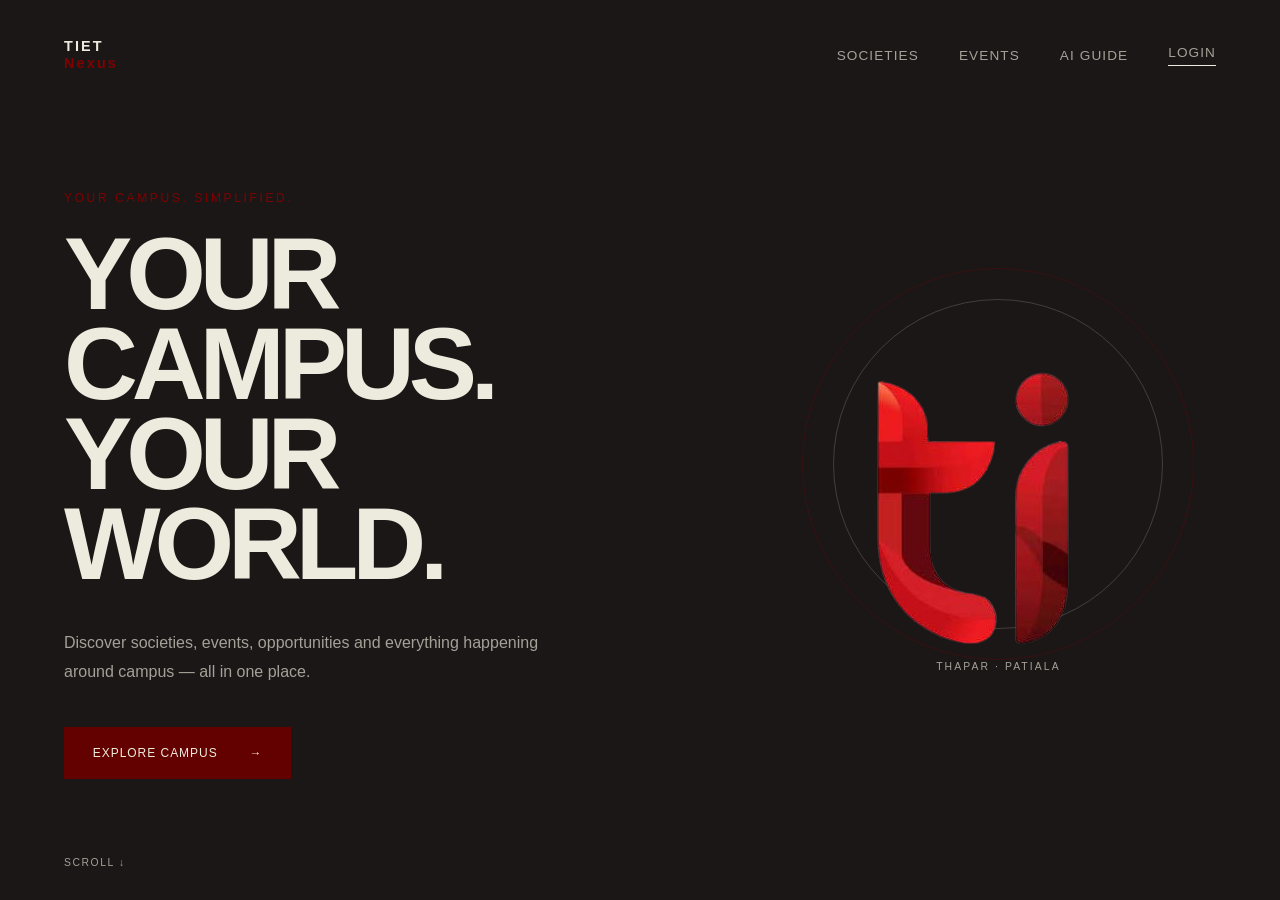
==== frontend/index.html @ 2a3ee155 "Initial TIETNexus frontend" ====
<!DOCTYPE html>
<html lang="en">

<head>
    <meta charset="UTF-8">
    <meta name="viewport" content="width=device-width, initial-scale=1.0">

    <title>TIETNexus</title>

    <link rel="stylesheet" href="css/style.css">
    <link rel="stylesheet" href="css/animations.css">
</head>

<body>

    <div class="page">

        <!-- NAVBAR -->
        <nav class="navbar">

            <a href="index.html" class="brand">
                TIET
                <span>Nexus</span>
            </a>

            <div class="nav-links">
                <a href="societies.html">Societies</a>
                <a href="events.html">Events</a>
                <a href="guide.html">AI Guide</a>

                <a href="#" class="login-link">
                    Login
                </a>
            </div>

        </nav>


        <!-- HERO -->
        <main class="hero">

            <section class="hero-content">

                <p class="eyebrow">
                    YOUR CAMPUS. SIMPLIFIED.
                </p>

                <h1>
                    YOUR CAMPUS.
                    <span>YOUR WORLD.</span>
                </h1>

                <p class="hero-description">
                    Discover societies, events, opportunities and everything
                    happening around campus — all in one place.
                </p>

                <a href="societies.html" class="primary-button">
                    Explore Campus
                    <span>→</span>
                </a>

            </section>


            <!-- 3D LOGO PLACEHOLDER -->
            <section class="hero-visual">

                <div class="logo-orbit">
                  <div class="logo-core">
                      <img src="assets/logos/thaparlogo.png" alt="TIET NExus Logo">
                  </div>
                </div>

                <p>THAPAR · PATIALA</p>

            </section>

        </main>


        <div class="scroll-indicator">
            SCROLL ↓
        </div>

    </div>

    <script src="js/main.js"></script>

</body>
</html>
---- frontend/css/style.css ----
/* =========================
   DESIGN SYSTEM
========================= */

:root {

    --black: #1B1717;
    --cream: #EDEBDD;
    --maroon: #630000;
    --cherry: #810100;

    --muted-cream: rgba(237, 235, 221, 0.65);

    --border: rgba(237, 235, 221, 0.18);

    --max-width: 1400px;
}


/* =========================
   RESET
========================= */

* {
    margin: 0;
    padding: 0;
    box-sizing: border-box;
}


html {
    scroll-behavior: smooth;
}


body {

    background: var(--black);
    color: var(--cream);

    font-family:
        Arial,
        Helvetica,
        sans-serif;

    min-height: 100vh;
}


a {
    text-decoration: none;
    color: inherit;
}


/* =========================
   GENERAL PAGE
========================= */

.page {

    min-height: 100vh;

    max-width: var(--max-width);

    margin: auto;

    padding:

        0 4rem;
}


/* =========================
   NAVBAR
========================= */

.navbar {

    height: 110px;

    display: flex;

    align-items: center;

    justify-content: space-between;
}


.brand {

    font-size: 0.9rem;

    font-weight: 700;

    letter-spacing: 0.15em;

    line-height: 1.15;
}


.brand span {

    display: block;

    color: var(--cherry);
}


.nav-links {

    display: flex;

    align-items: center;

    gap: 2.5rem;
}


.nav-links a {

    font-size: 0.85rem;

    text-transform: uppercase;

    letter-spacing: 0.08em;

    color: var(--muted-cream);

    transition: color 0.3s ease;
}


.nav-links a:hover {

    color: var(--cream);
}


.login-link {

    border-bottom:

        1px solid var(--cream);

    padding-bottom: 5px;
}


/* =========================
   HERO
========================= */

.hero {

    min-height:

        calc(100vh - 150px);

    display: grid;

    grid-template-columns:

        1.2fr 0.8fr;

    align-items: center;

    gap: 4rem;
}


.eyebrow {

    color: var(--cherry);

    letter-spacing: 0.22em;

    font-size: 0.75rem;

    margin-bottom: 1.5rem;
}


.hero h1 {

    font-size:

        clamp(4rem, 8vw, 8.5rem);

    line-height: 0.88;

    letter-spacing: -0.06em;

    font-weight: 700;
}


.hero h1 span {

    display: block;

    color: var(--cream);
}


.hero-description {

    max-width: 520px;

    margin-top: 2.5rem;

    color: var(--muted-cream);

    font-size: 1rem;

    line-height: 1.8;
}


/* =========================
   BUTTON
========================= */

.primary-button {

    display: inline-flex;

    align-items: center;

    gap: 2rem;

    margin-top: 2.5rem;

    padding:

        1.2rem 1.8rem;

    background: var(--maroon);

    color: var(--cream);

    text-transform: uppercase;

    letter-spacing: 0.08em;

    font-size: 0.75rem;

    transition:

        background 0.3s ease,
        transform 0.3s ease;
}


.primary-button:hover {

    background: var(--cherry);

    transform:

        translateY(-3px);
}


/* =========================
   HERO VISUAL
========================= */

.hero-visual {

    display: flex;

    flex-direction: column;

    align-items: center;

    justify-content: center;
}


.logo-orbit {

    width: 330px;

    height: 330px;

    border:

        1px solid var(--border);

    border-radius: 50%;

    display: flex;

    justify-content: center;

    align-items: center;

    position: relative;
}


.logo-orbit::before {

    content: "";

    position: absolute;

    width: 390px;

    height: 390px;

    border:

        1px solid rgba(129, 1, 0, 0.3);

    border-radius: 50%;
}


.logo-placeholder {

    width: 190px;

    height: 190px;

    background: var(--maroon);

    display: flex;

    justify-content: center;

    align-items: center;

    font-size: 6rem;

    font-weight: 700;

    box-shadow:

        0 40px 100px

        rgba(129, 1, 0, 0.25);
}


.hero-visual p {

    margin-top: 2rem;

    letter-spacing: 0.2em;

    font-size: 0.65rem;

    color: var(--muted-cream);
}


.scroll-indicator {

    position: fixed;

    bottom: 2rem;

    font-size: 0.65rem;

    letter-spacing: 0.15em;

    color: var(--muted-cream);
}


/* =========================
   PAGE HEADERS
========================= */

.page-header {

    padding:

        7rem 0 5rem;
}


.page-label {

    color: var(--cherry);

    font-size: 0.75rem;

    letter-spacing: 0.2em;

    margin-bottom: 1rem;
}


.page-title {

    font-size:

        clamp(3rem, 7vw, 7rem);

    letter-spacing: -0.05em;

    line-height: 0.95;
}


.page-subtitle {

    color: var(--muted-cream);

    font-size: 1.1rem;

    margin-top: 1.5rem;

    max-width: 600px;

    line-height: 1.7;
}


/* =========================
   SEARCH
========================= */

.search-container {

    border-bottom:

        1px solid var(--border);

    padding-bottom: 1rem;

    margin-bottom: 2rem;
}


.search-container input {

    width: 100%;

    padding: 1rem 0;

    background: transparent;

    border: none;

    outline: none;

    color: var(--cream);

    font-size: 2rem;
}


.search-container input::placeholder {

    color:

        rgba(237, 235, 221, 0.25);
}


/* =========================
   FILTERS
========================= */

.filters {

    display: flex;

    gap: 2rem;

    margin-bottom: 4rem;
}


.filter {

    background: none;

    border: none;

    color: var(--muted-cream);

    font-size: 0.7rem;

    letter-spacing: 0.13em;

    cursor: pointer;
}


.filter:hover,

.filter.active {

    color: var(--cherry);
}


/* =========================
   MOBILE
========================= */

@media (max-width: 900px) {

    .page {

        padding:

            0 1.5rem;
    }


    .hero {

        grid-template-columns: 1fr;

        padding:

            4rem 0;
    }


    .hero-visual {

        margin-top: 2rem;
    }


    .nav-links {

        gap: 1rem;
    }


    .nav-links a:not(.login-link) {

        display: none;
    }


    .logo-orbit {

        width: 250px;

        height: 250px;
    }


    .logo-orbit::before {

        width: 290px;

        height: 290px;
    }

}

/* =========================
   SOCIETIES
========================= */

.society-list {

    border-top:

        1px solid var(--border);
}


.society-row {

    display: grid;

    grid-template-columns:

        70px 1fr 180px 70px;

    align-items: center;

    min-height: 130px;

    border-bottom:

        1px solid var(--border);

    padding:

        1.5rem 1rem;

    transition:

        background 0.35s ease,
        padding 0.35s ease;

    cursor: pointer;
}


.society-row:hover {

    background: var(--maroon);

    padding-left: 2rem;
}


.society-number {

    font-size: 0.75rem;

    color: var(--muted-cream);
}


.society-name {

    font-size: 2rem;

    letter-spacing: -0.03em;
}


.society-description {

    color: var(--muted-cream);

    font-size: 0.85rem;

    margin-top: 0.5rem;
}


.society-category {

    font-size: 0.7rem;

    letter-spacing: 0.13em;

    color: var(--muted-cream);
}


.society-arrow {

    font-size: 1.5rem;

    transition:

        transform 0.3s ease;
}


.society-row:hover
.society-arrow {

    transform:

        translateX(10px);
}

/* =========================
   EVENTS
========================= */

.event-list {

    border-top:

        1px solid var(--border);
}


.event-row {

    display: grid;

    grid-template-columns:

        160px 1fr 180px 60px;

    align-items: center;

    padding:

        2rem 1rem;

    min-height: 150px;

    border-bottom:

        1px solid var(--border);

    transition:

        background 0.3s ease,
        padding 0.3s ease;
}


.event-row:hover {

    background:

        var(--maroon);

    padding-left:

        2rem;
}


.event-date {

    font-size: 2.5rem;

    font-weight: 600;
}


.event-month {

    display: block;

    font-size: 0.7rem;

    letter-spacing: 0.15em;

    color: var(--muted-cream);
}


.event-name {

    font-size: 2rem;

    letter-spacing:

        -0.03em;
}


.event-society {

    color:

        var(--muted-cream);

    margin-top:

        0.5rem;
}


.event-location {

    color:

        var(--muted-cream);

    font-size:

        0.8rem;
}

/* =========================
   AI GUIDE
========================= */

.guide {

    min-height:

        calc(100vh - 110px);

    display: flex;

    flex-direction: column;

    justify-content: center;

    max-width: 950px;

    margin: auto;
}


.guide h1 {

    font-size:

        clamp(4rem, 8vw, 8rem);

    letter-spacing:

        -0.06em;

    line-height: 0.9;
}


.guide-input {

    margin-top: 4rem;

    border-bottom:

        1px solid var(--cream);

    display: flex;

    align-items: flex-end;

    gap: 1rem;
}


.guide-input textarea {

    width: 100%;

    min-height: 100px;

    resize: none;

    background: transparent;

    border: none;

    outline: none;

    color: var(--cream);

    font-size: 1.3rem;
}


.guide-input button {

    background: none;

    border: none;

    color: var(--cherry);

    cursor: pointer;

    padding: 1rem;

    font-weight: 600;
}


.suggestions {

    margin-top: 3rem;

    display: flex;

    flex-wrap: wrap;

    gap: 1rem;
}


.suggestions > p {

    width: 100%;

    font-size: 0.65rem;

    letter-spacing: 0.16em;

    color: var(--muted-cream);
}


.suggestions button {

    background: transparent;

    color: var(--muted-cream);

    border:

        1px solid var(--border);

    padding:

        0.9rem 1.2rem;

    cursor: pointer;

    transition:

        0.3s ease;
}


.suggestions button:hover {

    background: var(--maroon);

    color: var(--cream);

    border-color: var(--maroon);
}
---- frontend/css/animations.css ----
/* =========================
   PAGE ENTRY
========================= */

.page {

    animation:

        pageEnter 0.7s ease;
}


@keyframes pageEnter {

    from {

        opacity: 0;

        transform:

            translateY(16px);
    }

    to {

        opacity: 1;

        transform:

            translateY(0);
    }

}


/* =========================
   LOGO FLOAT
========================= */

.logo-placeholder {

    animation:

        floatLogo

        4s ease-in-out infinite;
}


@keyframes floatLogo {

    0% {

        transform:

            translateY(0)

            rotateY(0deg);
    }

    50% {

        transform:

            translateY(-15px)

            rotateY(180deg);
    }

    100% {

        transform:

            translateY(0)

            rotateY(360deg);
    }

}


/* =========================
   ORBIT ROTATION
========================= */

.logo-orbit::before {

    animation:

        orbitRotate

        12s linear infinite;
}


@keyframes orbitRotate {

    from {

        transform:

            rotate(0deg);
    }

    to {

        transform:

            rotate(360deg);
    }

}

body {

    transition:

        opacity 0.25s ease;
}


body.page-leaving {

    opacity: 0;
}
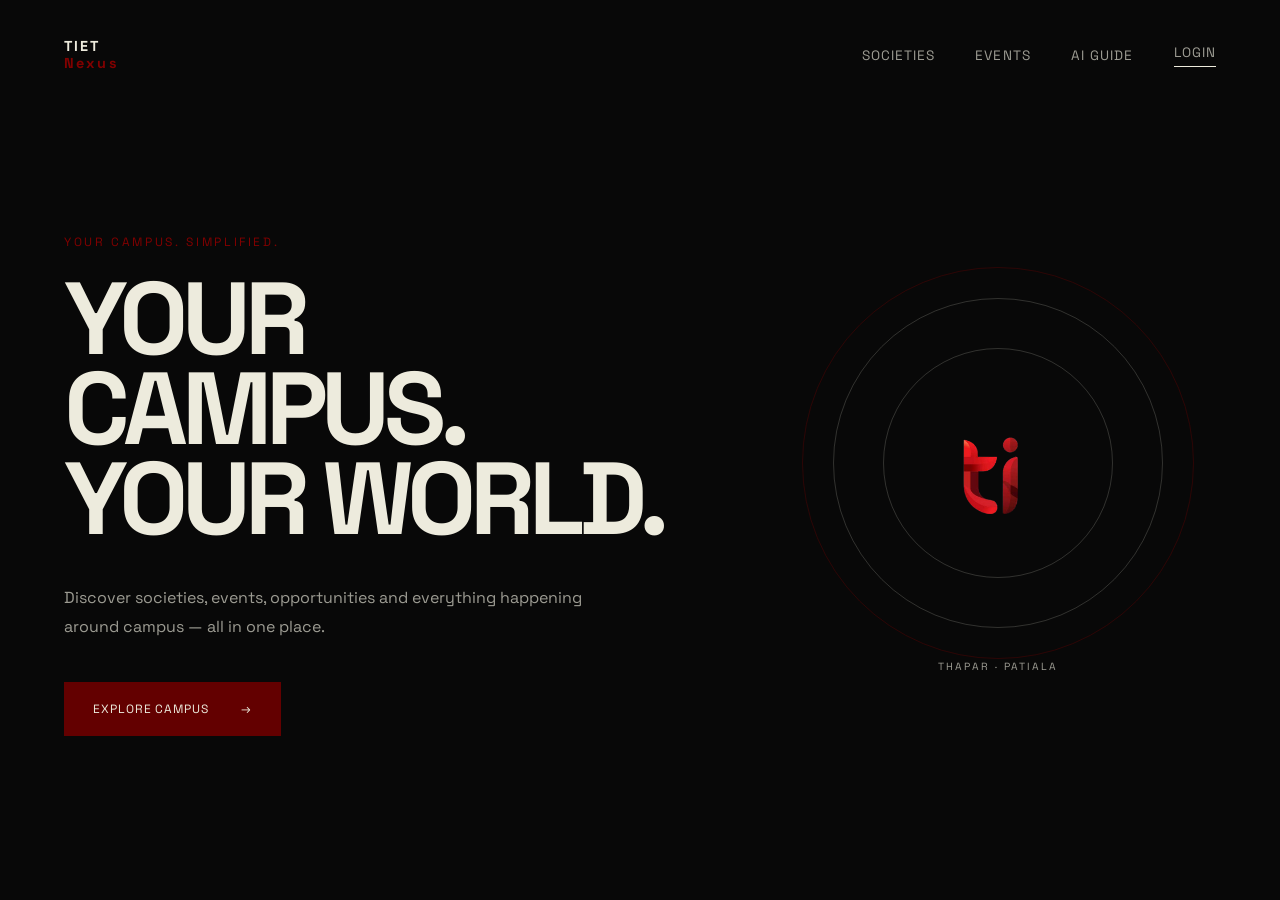
==== commit 2eba4158: "Remove scroll indicator" ====
--- a/frontend/index.html
+++ b/frontend/index.html
@@ -79,10 +79,7 @@
         </main>
 
 
-        <div class="scroll-indicator">
-            SCROLL ↓
-        </div>
-
+        
     </div>
 
     <script src="js/main.js"></script>
--- a/frontend/css/style.css
+++ b/frontend/css/style.css
@@ -1,10 +1,11 @@
 /* =========================
    DESIGN SYSTEM
 ========================= */
+@import url('https://fonts.googleapis.com/css2?family=Space+Grotesk:wght@300;400;500;600;700&display=swap');
 
 :root {
 
-    --black: #1B1717;
+    --black: #080808;
     --cream: #EDEBDD;
     --maroon: #630000;
     --cherry: #810100;
@@ -38,10 +39,7 @@
     background: var(--black);
     color: var(--cream);
 
-    font-family:
-        Arial,
-        Helvetica,
-        sans-serif;
+    font-family: 'Space Grotesk', sans-serif;
 
     min-height: 100vh;
 }
@@ -318,29 +316,27 @@
 }
 
 
-.logo-placeholder {
-
-    width: 190px;
-
-    height: 190px;
-
-    background: var(--maroon);
+.logo-core {
+    width: 230px;
+    height: 230px;
+
+    border: 1px solid rgba(237, 235, 221, 0.18);
+    border-radius: 50%;
 
     display: flex;
-
     justify-content: center;
-
     align-items: center;
 
-    font-size: 6rem;
-
-    font-weight: 700;
-
-    box-shadow:
-
-        0 40px 100px
-
-        rgba(129, 1, 0, 0.25);
+    overflow: hidden;
+    position: relative;
+}
+
+.logo-core img {
+    width: 65%;
+    height: 65%;
+
+    object-fit: contain;
+    display: block;
 }
 
 
@@ -356,18 +352,7 @@
 }
 
 
-.scroll-indicator {
-
-    position: fixed;
-
-    bottom: 2rem;
-
-    font-size: 0.65rem;
-
-    letter-spacing: 0.15em;
-
-    color: var(--muted-cream);
-}
+
 
 
 /* =========================
